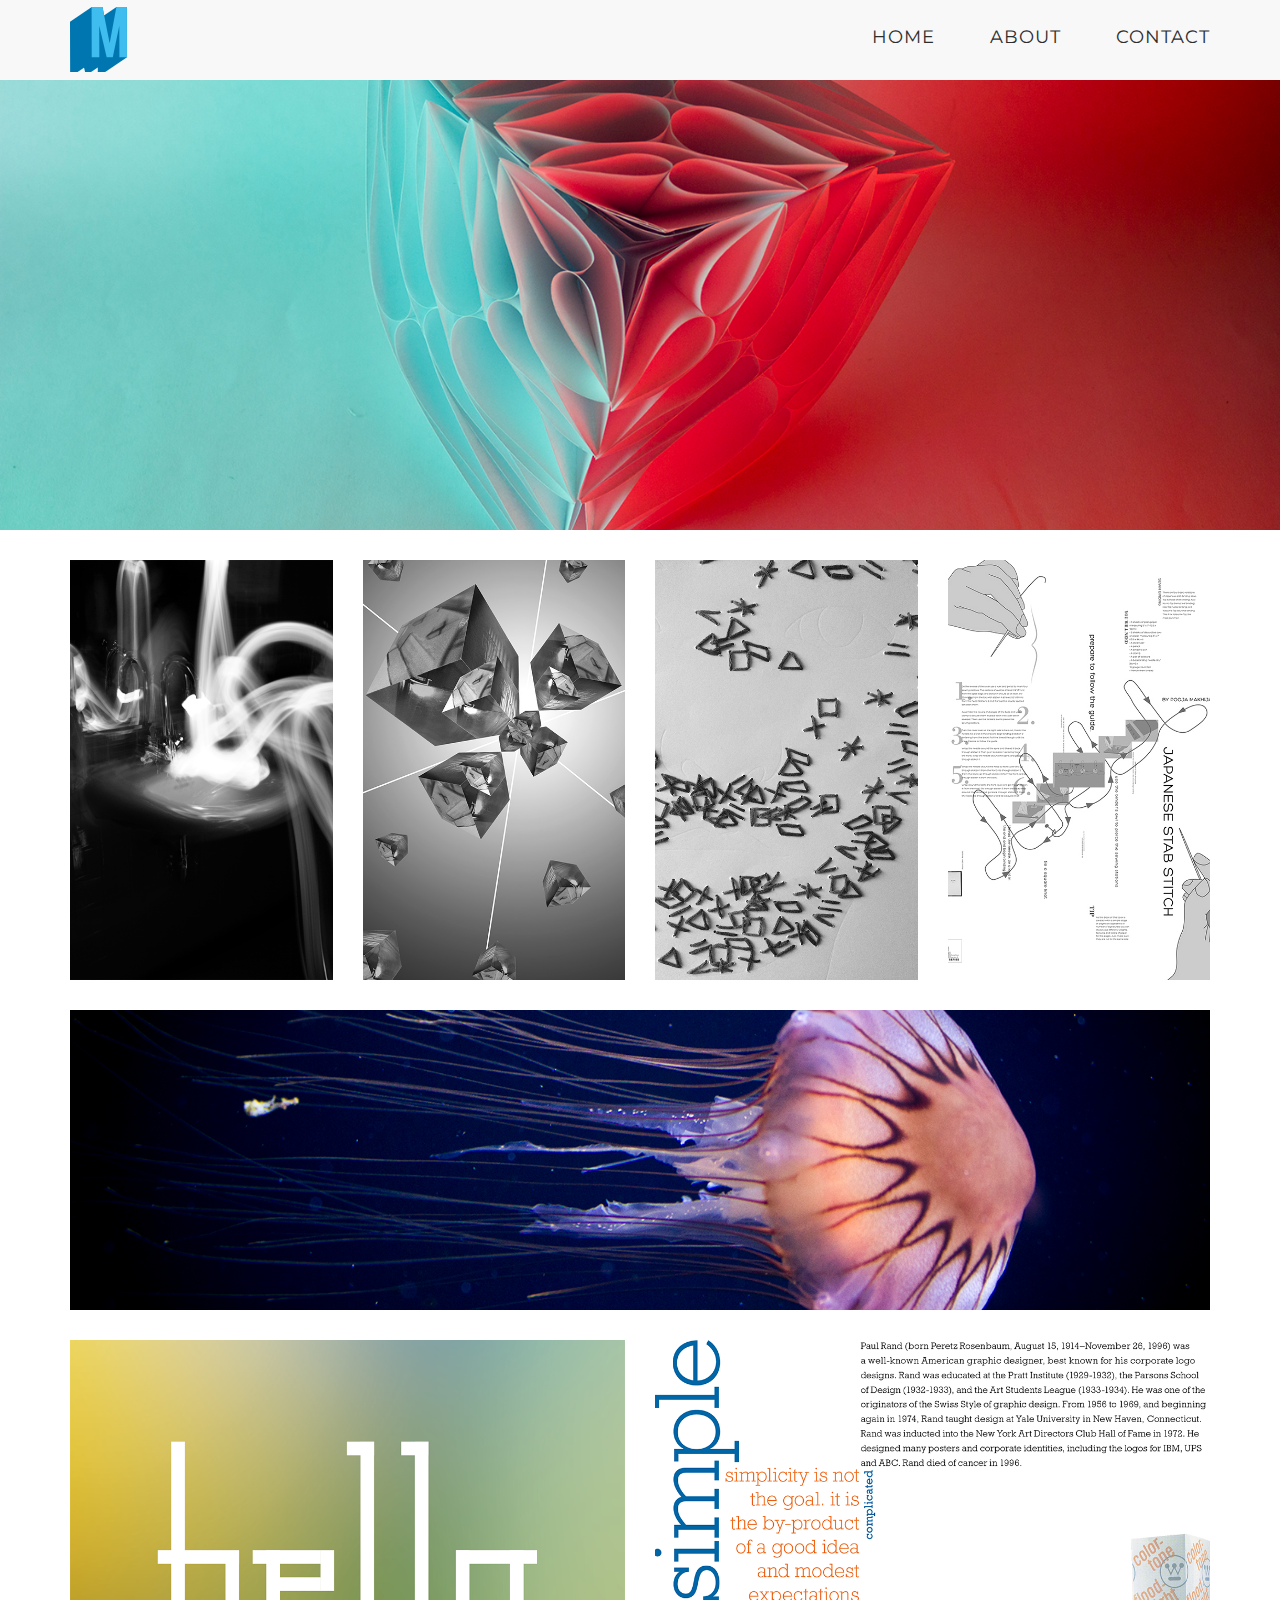
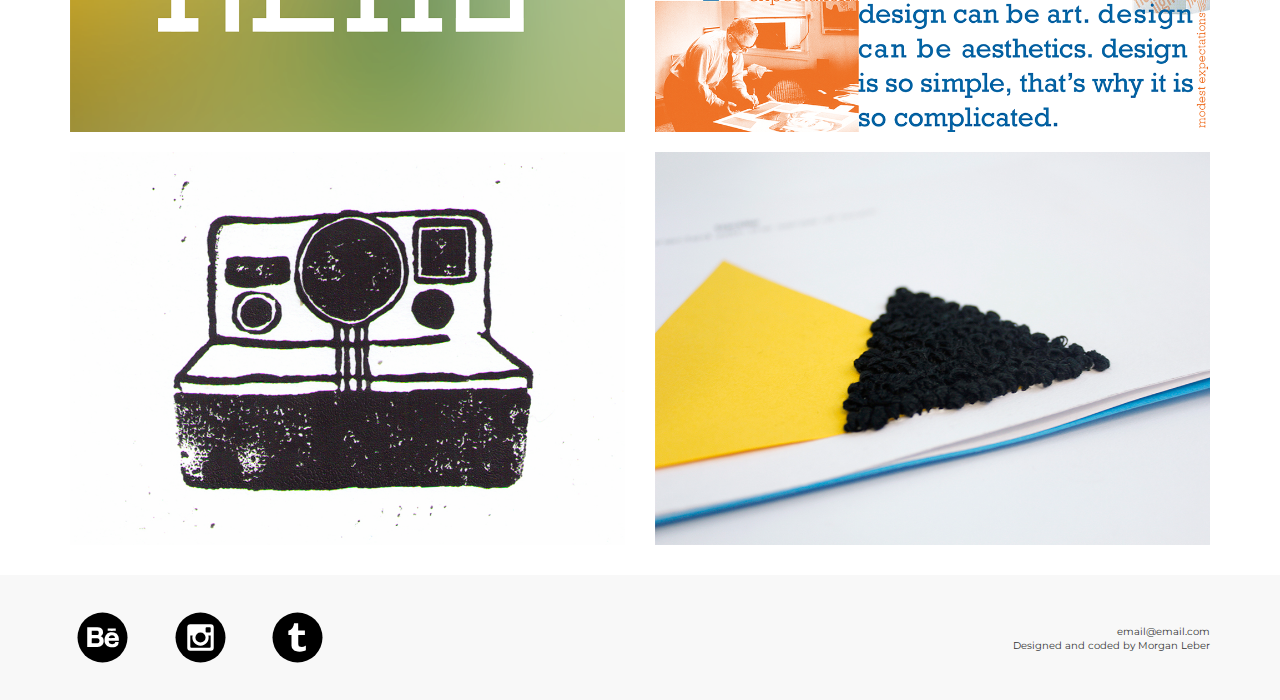
==== gallery.html @ d8ca1bac "project page update" ====
<!DOCTYPE html>
<html lang="en">
<head>
  <meta charset="UTF-8">
  <meta http-equiv="X-UA-Compatible" content="IE=edge">
  <meta name="viewport" content="width=device-width, initial-scale=1">
  <link rel="stylesheet" href="css/bootstrap.min.css">
  <link rel="stylesheet" href="css/styles.css">
  <link rel="shortcut icon" href="/favicon.ico" type="image/x-icon">
  <link rel="icon" href="/favicon.ico" type="image/x-icon">
  <link href="https://fonts.googleapis.com/css?family=Montserrat" rel="stylesheet">
  <title>Morgan Leber | Portfolio</title>
  <!-- Interactive Media: Web - Final Website: Portfolio - Morgan Leber - 2521821-->
</head>
<body>

<!--header start-->
<div class="header">
	<div class="container">
		<a href="index.html"><img src="images/mv2-03.svg"></a>
		<!--navigation start-->
		<div class="nav"> 
			<ul>
			<li> <a href="index.html">Contact</a> </li>
			<li> <a href="index.html">About</a> </li>
			<li> <a href="index.html">Home</a> </li>
			</ul>
		</div>
		<!--navigation end-->
	</div>
</div>
<!--header end-->

<!--banner img start-->
<div class="bigImg">
	<div class="container-fluid">
		<div class="row">
			<img src="images/jumbotron.jpg" class="img-responsive">
		</div>
	</div>
</div>
<!--banner img end-->

<!-- -->
<div class="galleryType">
	<div class="container">
		<div class="row">
			<div class="col-xs-6 col-sm-3 col-md-3 col-lg-3 gallery">
				<a href="gallery.html"><img src="images/bw1.jpg" class="img-responsive grayscale">
				<div class="galleryLabel"> <h1>photography</h1></div></a>
			</div>
			<div class="col-xs-6 col-sm-3 col-md-3 col-lg-3 gallery">
				<img src="images/bw2.jpg" class="img-responsive grayscale">
				<div class="galleryLabel"> <h1>Photo based experiments</h1></div>
			</div>
			<div class="col-xs-6 col-sm-3 col-md-3 col-lg-3 gallery">
				<img src="images/bw3.jpg" class="img-responsive grayscale">
				<div class="galleryLabel"> <h1>embroidery <br> /craft</h1></div>
			</div>
			<div class="col-xs-6 col-sm-3 col-md-3 col-lg-3 gallery">
				<img src="images/bw4.jpg" class="img-responsive grayscale">
				<div class="galleryLabel"> <h1>type experiments</h1></div>
			</div>
		</div>
	</div>
</div>

<div class="banner">
	<div class="container">
		<div class="row">
			<div class="col-sm-12">
				<img src="images/banner.jpg" class="img-responsive">
			</div>
		</div>
	</div>
</div>

<div class="projectType">
<div class="container">
		<div class="row">
			<div class="col-xs-12 col-sm-6 col-md-6 col-lg-6 project">
				<div class="projectLabel"> <h1>typeface design</h1></div>
				<img src="images/project1.png" class="img-responsive">
			</div>
			<div class="col-xs-12 col-sm-6 col-md-6 col-lg-6 project">
				<div class="projectLabel"> <h1>typography</h1></div>
				<img src="images/project2.png" class="img-responsive">
			</div>
			<div class="col-xs-12 col-sm-6 col-md-6 col-lg-6 project">
				<div class="projectLabel"> <h1>printmaking</h1></div>
				<img src="images/project3.jpg" class="img-responsive">
			</div>
			<div class="col-xs-12 col-sm-6 col-md-6 col-lg-6 project">
				<div class="projectLabel"> <h1>book</h1></div>
				<img src="images/project4.jpg" class="img-responsive">
			</div>
		</div>
	</div>
</div>

<div class="footer">
	<div class="container">
		<div class="row">
			<div class="col-xs-2 col-sm-1">
				<img src="images/logos-1-04.svg">
			</div>
			<div class="col-xs-2 col-sm-1">
				<img src="images/logos-1-05.svg">
			</div>
			<div class="col-xs-2 col-sm-1">
				<img src="images/logos-1-06.svg">
			</div>
			<div class="col-xs-4 col-xs-push-2 col-sm-3 col-sm-push-6">
				<p> email@email.com <br>
				Designed and coded by Morgan Leber</p>
			</div>
		</div>
	</div>
</div>
  
<script src="js/jquery-2.1.4.min.js"></script>
<script src="js/bootstrap.min.js"></script>
<script src="js/script.js"></script>
</body>
</html>
---- css/styles.css ----
body {
	font-family: 'Montserrat', sans-serif;
}

a {
	color: #2d2d2d;
}

a:hover {
	text-decoration: none;
	color: #707070;
}

.header {
	width: 100%;
	height: 80px;
	background-color: #f8f8f8;
	position: fixed;
	top: 0;
	z-index: 9999; /*fixed header*/
}

.header img {
	margin-top: 7px;
	max-height: 65px;
}

.nav
{
	width: 75%;
	float:right;
	padding-top: 25px;
	/*border: 1px solid #000;*/
}

.nav ul {
	list-style-type: none;
}

.nav li {
	float: right;
}

.nav a {
	display: block;
	margin-left: 55px;
	text-transform: uppercase;
	font-size: 18px;
	letter-spacing: 1px;
}
	

.bigImg{
	margin-top: 80px;
	width:100%;
	height: 450px;
	overflow:hidden;
	margin-bottom: 30px;
}

.bigImg img {
	position: relative;
	margin-top: -20%;
}

.galleryType {
	overflow:hidden;
	margin-bottom: 15px;
}

.galleryType img {
	max-height: 500px;
	display: block;
	margin: 0 auto;
	margin-bottom: 15px;
}

.grayscale {
	filter: grayscale(100%);
	-webkit-filter: grayscale(100%);

	transition:all .4s ease-in-out;    
    -webkit-transition:all .4s ease-in-out;
    -o-transition:all .4s ease-in-out;
    -moz-transition:all .4s ease-in-out;
}

.gallery:hover .grayscale {
	filter: grayscale(0%);
	-webkit-filter: grayscale(0%);
}

.galleryLabel {
	position: absolute;
	top: 0;
	right: 0;
	left: 0;
	bottom: 0;
	opacity: 0;
	background-color: rgba(255,255,255,0.5);
	margin: 40px;
	margin-top: 25px;

	transition:all .4s ease-in-out;    
    -webkit-transition:all .4s ease-in-out;
    -o-transition:all .4s ease-in-out;
    -moz-transition:all .4s ease-in-out; 
}

.galleryLabel h1 {
	text-transform: uppercase;
	font-size: 20px;
	letter-spacing: 2px;
	text-align: center;
	color: #000;
	margin-top: 70%;
}

.gallery:hover .galleryLabel {
	opacity: 1;
}

.banner{
	height: 300px;
	overflow: hidden;
	margin-bottom: 30px;
}

.banner img{
	margin-top: -17%;
}

.projectType{
	margin-bottom: 10px;
}

.projectType img {
	margin-bottom: 20px;
}

.projectLabel {
	position: absolute;
	top: 0;
	right: 0;
	left: 0;
	bottom: 0;
	opacity: 0;
	background-color: rgba(255,255,255,0.5);
	margin: 60px;
	margin-top: 45px;

	transition:all .4s ease-in-out;    
    -webkit-transition:all .4s ease-in-out;
    -o-transition:all .4s ease-in-out;
    -moz-transition:all .4s ease-in-out; 

}

.projectLabel h1 {
	text-transform: uppercase;
	font-size: 20px;
	letter-spacing: 2px;
	text-align: center;
	color: #000;
	margin-top: 30%;

}

.project:hover .projectLabel {
	opacity: 1;
}

.footer {
	height: 125px;
	background-color: #f8f8f8;
}

.footer img {
	min-height: 25px;
	padding-top: 30px;
}

.footer p {
	float:right;
	font-size: 10px;
	text-align: right;
	padding-top: 50px;
}

.footer img:hover {
	opacity: 0.7;

}

.first {
	margin-top: 110px;
}

.project-main {
	margin-bottom: 30px;
}

.fillscreen {
	width: 100%;
	height: auto;
}

.project-square {
	margin-bottom: 30px;
}

.project-square h2 {
	text-transform: uppercase;
	font-size: 20px;
	letter-spacing: 2px;
	text-align: center;
	color: #000;
	padding-top: 30px;
	padding-bottom: 15px;
}

.project-square p {
	font-size: 11px;
}

/*mdia queries*/

/* Large Devices, Wide Screens - Effects elements with col-md-* */
@media only screen and (max-width : 1200px) {

	.bigImg img {
		margin-top: -14%;
	}

	.galleryLabel h1 {
		font-size: 16px;
	}

	.banner img{
		margin-top: -15%;
	}

}

/* Medium Devices, Desktops - Effects elements with col-sm-* */
@media only screen and (max-width : 992px) {

	.bigImg img {
		margin-top: -10%;
	}

	.galleryLabel {
		margin: 30px;
		margin-top: 15px;
	}

	.galleryLabel h1 {
		font-size: 13px;
		letter-spacing: 1px;
	}

	.banner img{
		margin-top: -10%;
	}

	.projectLabel {
		margin: 45px;
		margin-top: 30px;
	}

	.projectLabel h1 {
		font-size: 16px;
	}

}

/* Small Devices, Tablets - Effects elements with col-xs-* */
@media only screen and (max-width : 768px) {

	.nav {
		padding-top: 30px;
	}
	.nav a
	{
	  	margin-left: 35px;
		font-size: 16px;
	}

	.bigImg{
		height: 300px;
	}

	.galleryLabel {
		margin: 40px;
		margin-top: 25px;
	}

	.galleryLabel h1 {
		font-size: 13px;
		letter-spacing: 1px;
	}

	.banner{
		height: 200px;
	}

	.banner img{
		margin-top: -15%;
	}

	.projectLabel {
		margin: 60px;
		margin-top: 45px;
	}

	.projectLabel h1 {
		font-size: 20px;
	}

	.project-square h2 {
		font-size: 18px;
		padding-top: 0px;
		padding-bottom: 15px;
	}

	.project-square img {
		padding-top: 30px;
	}

}

/* Extra Small Devices, Phones - Effects elements with col-xs-*, the smallest screens */ 
@media only screen and (max-width : 480px) {

	.nav {
		width: 80%;
		padding-top: 30px;
	}
	.nav a
	{
	  	margin-left: 16px;
		text-transform: uppercase;
		font-size: 16px;
	}

	.bigImg{
		height: 240px;
	}

	.bigImg img {
		margin-top: -4%;
	}

	.banner{
		height: 180px;
	}

	.banner img{
		margin-top: -7%;
	}

	.projectLabel {
		margin: 45px;
		margin-top: 30px;
	}

	.projectLabel h1 {
		font-size: 16px;
	}

}

/* Custom, iPhone Retina */ 
    @media only screen and (max-width : 320px) {

    .header img {
    	margin-top: 14px;
		max-width: 40px;

	}

    .nav {
		width: 83%;
		padding-top: 33px;
		float:right;
	}

	.nav a
	{
	  	margin-left: 11px;
		font-size: 12px;
	}

	.bigImg{
		height: 200px;
	}

	.bigImg img {
		margin-top: -4%;
	}

	 .grayscale {
		filter: grayscale(0%);
		-webkit-filter: grayscale(0%);
	}

	.galleryLabel {
		opacity: 1;
		margin: 10px;
		margin-top: 0px;
		background-color: rgba(255,255,255,0);
	}

	.galleryLabel h1 {
		font-size: 11px;
		letter-spacing: 1px;
		background-color: rgba(255,255,255,0.5);
		padding: 8px;
	}

	.banner{
		height: 140px;
	}

	.banner img{
		margin-top: -7%;
	}

	.projectLabel {
		opacity: 1;
		margin: 20px;
		background-color: rgba(255,255,255,0);
	}

	.projectLabel h1 {
		font-size: 13px;
		letter-spacing: 1px;
		background-color: rgba(255,255,255,0.5);
		padding: 8px;
	}

	.footer img {
		height: 15px;
		width: auto;
	}
        
}
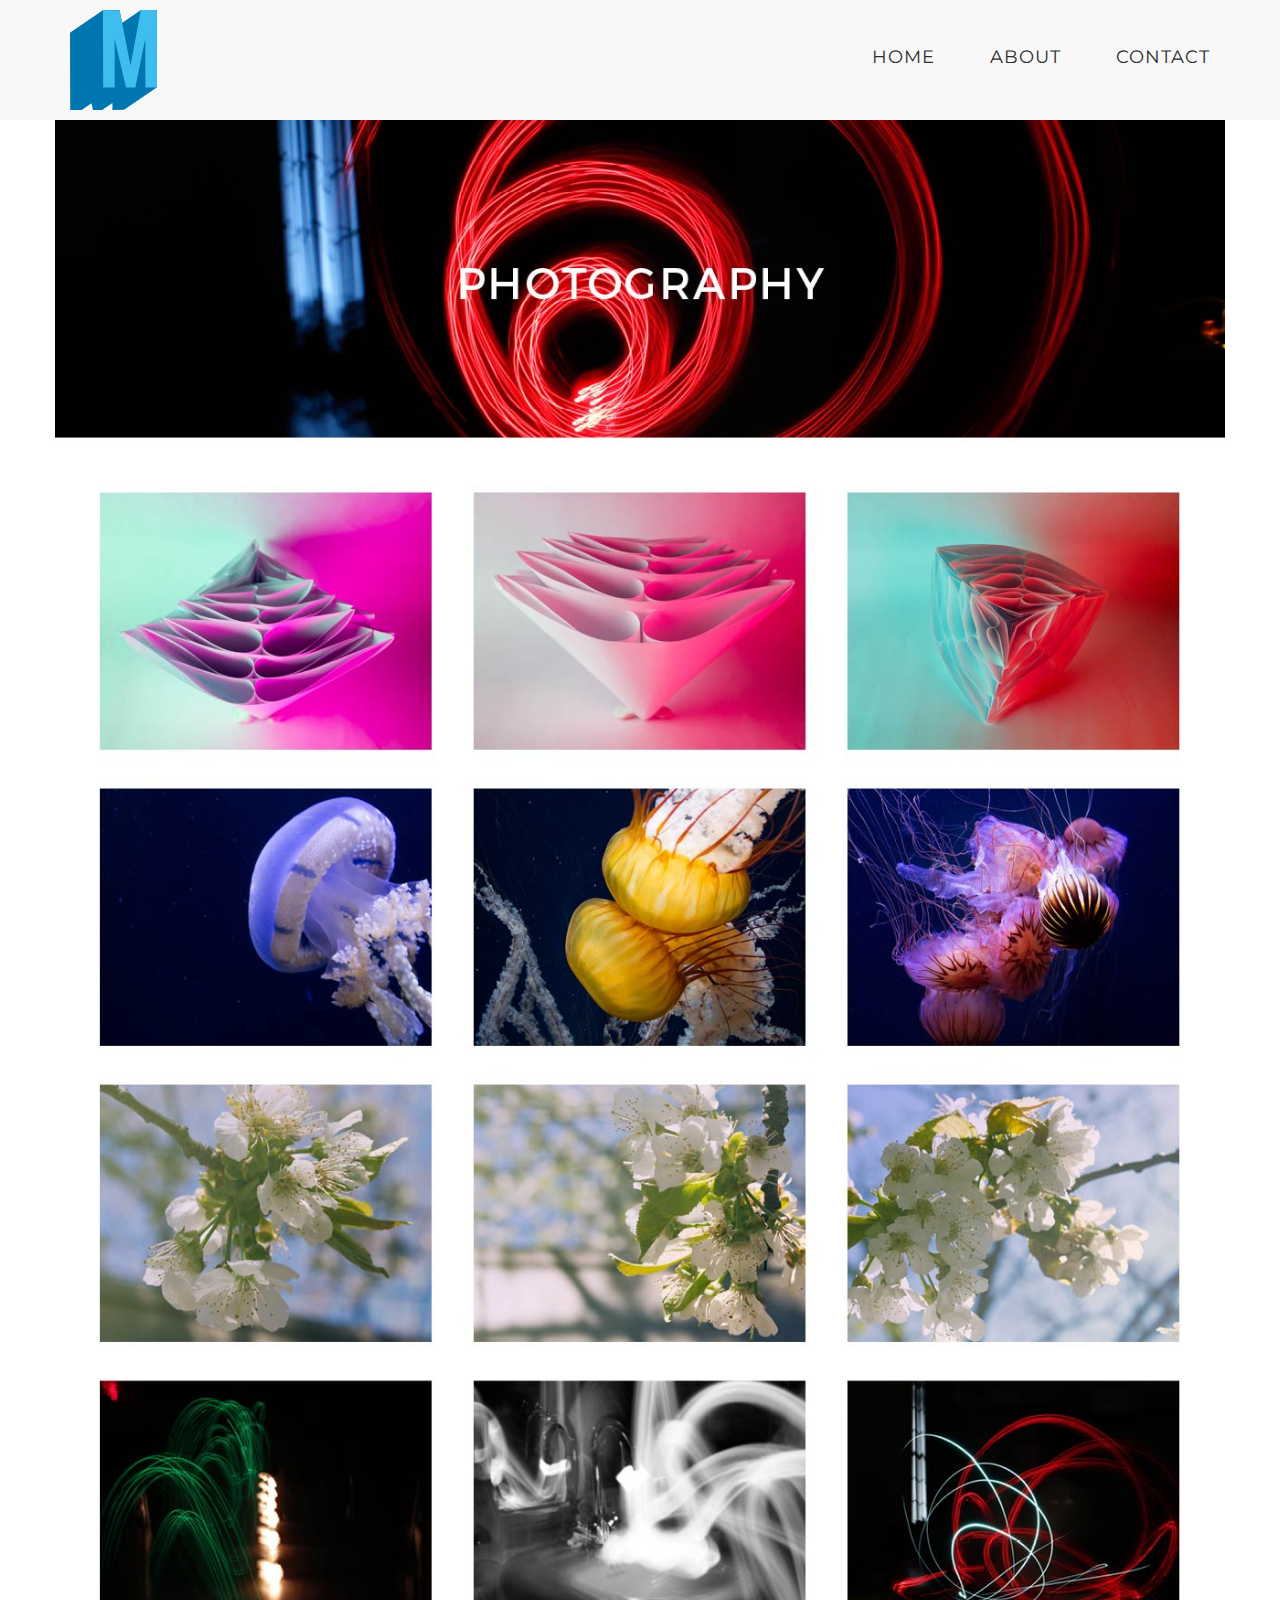
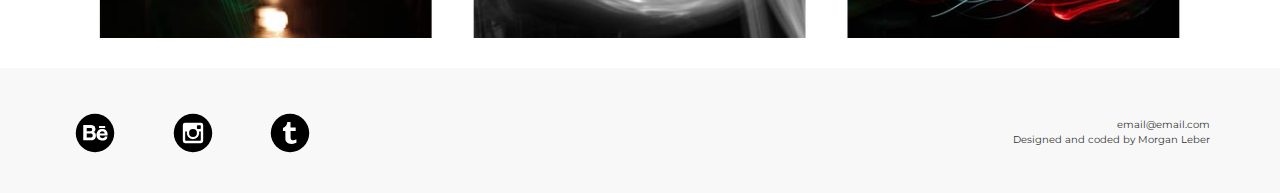
==== commit 47288297: "site update" ====
--- a/gallery.html
+++ b/gallery.html
@@ -32,83 +32,24 @@
 <!--header end-->
 
 <!--banner img start-->
-<div class="bigImg">
-	<div class="container-fluid">
+	<div class="container mockup">
 		<div class="row">
-			<img src="images/jumbotron.jpg" class="img-responsive">
+			<img src="images/gallerypage.jpg" class="img-responsive">
 		</div>
 	</div>
-</div>
 <!--banner img end-->
-
-<!-- -->
-<div class="galleryType">
-	<div class="container">
-		<div class="row">
-			<div class="col-xs-6 col-sm-3 col-md-3 col-lg-3 gallery">
-				<a href="gallery.html"><img src="images/bw1.jpg" class="img-responsive grayscale">
-				<div class="galleryLabel"> <h1>photography</h1></div></a>
-			</div>
-			<div class="col-xs-6 col-sm-3 col-md-3 col-lg-3 gallery">
-				<img src="images/bw2.jpg" class="img-responsive grayscale">
-				<div class="galleryLabel"> <h1>Photo based experiments</h1></div>
-			</div>
-			<div class="col-xs-6 col-sm-3 col-md-3 col-lg-3 gallery">
-				<img src="images/bw3.jpg" class="img-responsive grayscale">
-				<div class="galleryLabel"> <h1>embroidery <br> /craft</h1></div>
-			</div>
-			<div class="col-xs-6 col-sm-3 col-md-3 col-lg-3 gallery">
-				<img src="images/bw4.jpg" class="img-responsive grayscale">
-				<div class="galleryLabel"> <h1>type experiments</h1></div>
-			</div>
-		</div>
-	</div>
-</div>
-
-<div class="banner">
-	<div class="container">
-		<div class="row">
-			<div class="col-sm-12">
-				<img src="images/banner.jpg" class="img-responsive">
-			</div>
-		</div>
-	</div>
-</div>
-
-<div class="projectType">
-<div class="container">
-		<div class="row">
-			<div class="col-xs-12 col-sm-6 col-md-6 col-lg-6 project">
-				<div class="projectLabel"> <h1>typeface design</h1></div>
-				<img src="images/project1.png" class="img-responsive">
-			</div>
-			<div class="col-xs-12 col-sm-6 col-md-6 col-lg-6 project">
-				<div class="projectLabel"> <h1>typography</h1></div>
-				<img src="images/project2.png" class="img-responsive">
-			</div>
-			<div class="col-xs-12 col-sm-6 col-md-6 col-lg-6 project">
-				<div class="projectLabel"> <h1>printmaking</h1></div>
-				<img src="images/project3.jpg" class="img-responsive">
-			</div>
-			<div class="col-xs-12 col-sm-6 col-md-6 col-lg-6 project">
-				<div class="projectLabel"> <h1>book</h1></div>
-				<img src="images/project4.jpg" class="img-responsive">
-			</div>
-		</div>
-	</div>
-</div>
 
 <div class="footer">
 	<div class="container">
 		<div class="row">
 			<div class="col-xs-2 col-sm-1">
-				<img src="images/logos-1-04.svg">
+				<img src="images/logos-b.svg">
 			</div>
 			<div class="col-xs-2 col-sm-1">
-				<img src="images/logos-1-05.svg">
+				<img src="images/logos-insta.svg">
 			</div>
 			<div class="col-xs-2 col-sm-1">
-				<img src="images/logos-1-06.svg">
+				<img src="images/logos-tblr.svg">
 			</div>
 			<div class="col-xs-4 col-xs-push-2 col-sm-3 col-sm-push-6">
 				<p> email@email.com <br>
--- a/css/styles.css
+++ b/css/styles.css
@@ -1,6 +1,7 @@
-
+/* basic type settings */
 body {
 	font-family: 'Montserrat', sans-serif;
+	font-weight: 400;
 }
 
 a {
@@ -9,21 +10,34 @@
 
 a:hover {
 	text-decoration: none;
-	color: #707070;
-}
-
+	color: #828282;
+}
+
+/* header and navigation */
 .header {
 	width: 100%;
-	height: 80px;
+	height: 120px;
 	background-color: #f8f8f8;
+	padding-top: 20px;
 	position: fixed;
 	top: 0;
 	z-index: 9999; /*fixed header*/
+
+	-webkit-transition: all 0.4s;
+    -moz-transition: all 0.4s;
+    -ms-transition: all 0.4s;
+    -o-transition: all 0.4s;
+    transition: all 0.4s;
 }
 
 .header img {
-	margin-top: 7px;
-	max-height: 65px;
+	margin-top: -10px;
+	max-height: 100px;
+	-webkit-transition: all 0.4s;
+    -moz-transition: all 0.4s;
+    -ms-transition: all 0.4s;
+    -o-transition: all 0.4s;
+    transition: all 0.4s;
 }
 
 .nav
@@ -49,21 +63,59 @@
 	font-size: 18px;
 	letter-spacing: 1px;
 }
+
+.left-none {
+	margin-left: -10px;
+}
 	
-
+/* full screen width image banner*/
 .bigImg{
-	margin-top: 80px;
-	width:100%;
+	margin-top: 120px;
 	height: 450px;
-	overflow:hidden;
 	margin-bottom: 30px;
-}
-
-.bigImg img {
+	background-image: url(../images/jumbotron.jpg); 
+	background-position: center center;
+	background-size: cover;
+}
+
+/*.bigImg img {
 	position: relative;
 	margin-top: -20%;
-}
-
+}*/
+
+.bannerHover {
+	position: absolute;
+	top: 0;
+	right: 0;
+	left: 0;
+	bottom: 0;
+	opacity: 0;
+	margin: 0 0 0 0;
+	transition:all .4s ease-in-out;  
+    -webkit-transition:all .4s ease-in-out;
+    -o-transition:all .4s ease-in-out;
+    -moz-transition:all .4s ease-in-out;
+}
+
+.bannerHover p {
+	font-size: 11px;
+	padding: 13px;
+	background-color: rgba(255,255,255,0.8);
+}
+
+.bannerHover a {
+	font-weight: 700;
+	text-transform: uppercase;
+	font-size: 9px;
+	letter-spacing: 1px;
+}
+
+.bigImg:hover .bannerHover {
+	margin: 30px 0 0 0;
+	opacity: 1;
+}
+
+/* images linking to gallery view */
 .galleryType {
 	overflow:hidden;
 	margin-bottom: 15px;
@@ -76,9 +128,10 @@
 	margin-bottom: 15px;
 }
 
+/* grayscale hover effect */
 .grayscale {
-	filter: grayscale(100%);
-	-webkit-filter: grayscale(100%);
+	filter: grayscale(0%);
+	-webkit-filter: grayscale(0%);
 
 	transition:all .4s ease-in-out;    
     -webkit-transition:all .4s ease-in-out;
@@ -87,10 +140,11 @@
 }
 
 .gallery:hover .grayscale {
-	filter: grayscale(0%);
-	-webkit-filter: grayscale(0%);
-}
-
+	filter: grayscale(100%);
+	-webkit-filter: grayscale(100%);
+}
+
+/* text hover effect */
 .galleryLabel {
 	position: absolute;
 	top: 0;
@@ -98,7 +152,7 @@
 	left: 0;
 	bottom: 0;
 	opacity: 0;
-	background-color: rgba(255,255,255,0.5);
+	background-color: rgba(255,255,255,0.8);
 	margin: 40px;
 	margin-top: 25px;
 
@@ -121,24 +175,58 @@
 	opacity: 1;
 }
 
+/* banner image - without margins */
 .banner{
-	height: 300px;
-	overflow: hidden;
+	background-color: #b1ddea;
 	margin-bottom: 30px;
 }
 
 .banner img{
-	margin-top: -17%;
-}
-
+	max-height: 350px;	
+}
+
+.bannerHoverSmall {
+	position: absolute;
+	top: 0;
+	right: 0;
+	left: 0;
+	bottom: 0;
+	opacity: 0;
+	margin: 0 0 0 0;
+	transition:all .4s ease-in-out;    
+    -webkit-transition:all .4s ease-in-out;
+    -o-transition:all .4s ease-in-out;
+    -moz-transition:all .4s ease-in-out;
+}
+
+.bannerHoverSmall p {
+	font-size: 11px;
+	padding: 13px;
+	background-color: rgba(255,255,255,0.8);
+}
+
+.bannerHoverSmall a {
+	font-weight: 700;
+	text-transform: uppercase;
+	font-size: 9px;
+	letter-spacing: 1px;
+}
+
+.banner:hover .bannerHoverSmall {
+	margin: 30px 0 0 0;
+	opacity: 1;
+}
+
+/* images linking to project view */
 .projectType{
-	margin-bottom: 10px;
+	margin-bottom: 15px;
 }
 
 .projectType img {
-	margin-bottom: 20px;
-}
-
+	margin-bottom: 15px;
+}
+
+/* text hover effects */
 .projectLabel {
 	position: absolute;
 	top: 0;
@@ -146,7 +234,7 @@
 	left: 0;
 	bottom: 0;
 	opacity: 0;
-	background-color: rgba(255,255,255,0.5);
+	background-color: rgba(255,255,255,0.8);
 	margin: 60px;
 	margin-top: 45px;
 
@@ -171,14 +259,21 @@
 	opacity: 1;
 }
 
+.project:hover .grayscale {
+	filter: grayscale(100%);
+	-webkit-filter: grayscale(100%);
+}
+
+/* footer */
 .footer {
 	height: 125px;
 	background-color: #f8f8f8;
 }
 
 .footer img {
-	min-height: 25px;
-	padding-top: 30px;
+	width: 50px;
+	height: auto;
+	padding-top: 40px;
 }
 
 .footer p {
@@ -193,8 +288,23 @@
 
 }
 
+/*fixed header css for jquery transiton */
+.fixed{
+	height: 80px;
+	position: fixed;
+	top: 0;
+	padding-top: 0;
+	z-index: 9999; /*fixed header*/
+}
+
+.fixed img {
+	margin-top: 7px;
+	max-height: 65px;
+}
+
+/* PROJECT PAGE */
 .first {
-	margin-top: 110px;
+	margin-top: 150px;
 }
 
 .project-main {
@@ -224,31 +334,59 @@
 	font-size: 11px;
 }
 
+/* PROJECT PAGE WITH SLIDER */
+/* changes to slick theme css - arrows */
+.slick-prev:before,
+.slick-next:before
+{
+    color: #fff;
+    opacity: 0.1;
+
+    transition:all .2s ease-in-out;    
+    -webkit-transition:all .2s ease-in-out;
+    -o-transition:all .2s ease-in-out;
+    -moz-transition:all .2s ease-in-out; 
+}
+
+.slick-prev
+{
+    left: 20px;
+    z-index: 999;
+}
+.slick-next
+{
+    right: 20px;
+}
+
+.single-item:hover .slick-prev:before, .single-item:hover .slick-next:before {
+	opacity: 0.75;
+}
+
+.single-item:hover .slick-prev:hover:before, .single-item:hover .slick-next:hover:before {
+	opacity: 1;
+}
+
+/* 'FAKE' GALLERY PAGE' */
+ .mockup {
+ 	margin-top: 120px;
+ 	margin-bottom: 30px;
+
+ }
+
+
 /*mdia queries*/
 
 /* Large Devices, Wide Screens - Effects elements with col-md-* */
 @media only screen and (max-width : 1200px) {
 
-	.bigImg img {
-		margin-top: -14%;
-	}
-
 	.galleryLabel h1 {
 		font-size: 16px;
 	}
 
-	.banner img{
-		margin-top: -15%;
-	}
-
 }
 
 /* Medium Devices, Desktops - Effects elements with col-sm-* */
 @media only screen and (max-width : 992px) {
-
-	.bigImg img {
-		margin-top: -10%;
-	}
 
 	.galleryLabel {
 		margin: 30px;
@@ -260,10 +398,6 @@
 		letter-spacing: 1px;
 	}
 
-	.banner img{
-		margin-top: -10%;
-	}
-
 	.projectLabel {
 		margin: 45px;
 		margin-top: 30px;
@@ -277,6 +411,16 @@
 
 /* Small Devices, Tablets - Effects elements with col-xs-* */
 @media only screen and (max-width : 768px) {
+
+	.header img {
+		max-height: 80px;
+		margin-top: 0;
+	}
+
+	.fixed img {
+		margin-top: 7px;
+		max-height: 65px;
+	}
 
 	.nav {
 		padding-top: 30px;
@@ -291,6 +435,16 @@
 		height: 300px;
 	}
 
+
+	.bannerHover p{
+		font-size: 10px;
+	}
+
+	.banner:hover .bannerHover {
+		margin: 20px 0 0 0;
+	}
+
+	
 	.galleryLabel {
 		margin: 40px;
 		margin-top: 25px;
@@ -301,12 +455,12 @@
 		letter-spacing: 1px;
 	}
 
-	.banner{
-		height: 200px;
-	}
-
-	.banner img{
-		margin-top: -15%;
+	.bannerHoverSmall p{
+		font-size: 10px;
+	}
+
+	.banner:hover .bannerHoverSmall {
+		margin: 20px 0 0 0;
 	}
 
 	.projectLabel {
@@ -331,7 +485,7 @@
 }
 
 /* Extra Small Devices, Phones - Effects elements with col-xs-*, the smallest screens */ 
-@media only screen and (max-width : 480px) {
+@media only screen and (max-width : 490px) {
 
 	.nav {
 		width: 80%;
@@ -348,16 +502,21 @@
 		height: 240px;
 	}
 
-	.bigImg img {
-		margin-top: -4%;
-	}
-
-	.banner{
-		height: 180px;
-	}
-
-	.banner img{
-		margin-top: -7%;
+	.bannerHover p{
+		font-size: 9px;
+	}
+
+	.bigImg:hover .bannerHover {
+		margin: 18px 0 0 0;
+	}
+
+
+	.bannerHoverSmall p{
+		font-size: 10px;
+	}
+
+	.banner:hover .bannerHoverSmall {
+		margin: 18px 0 0 0;
 	}
 
 	.projectLabel {
@@ -375,20 +534,24 @@
     @media only screen and (max-width : 320px) {
 
     .header img {
+    	margin-top: 9px;
+		max-width: 55px;
+	}
+		
+    .fixed img {
     	margin-top: 14px;
 		max-width: 40px;
-
 	}
 
     .nav {
-		width: 83%;
+		width: 80%;
 		padding-top: 33px;
 		float:right;
 	}
 
 	.nav a
 	{
-	  	margin-left: 11px;
+	  	margin-left: 15px;
 		font-size: 12px;
 	}
 
@@ -396,53 +559,52 @@
 		height: 200px;
 	}
 
-	.bigImg img {
-		margin-top: -4%;
-	}
-
-	 .grayscale {
+	.grayscale {
 		filter: grayscale(0%);
 		-webkit-filter: grayscale(0%);
 	}
 
 	.galleryLabel {
+		/*margin: 25px;
+		margin-top: 10px;*/
 		opacity: 1;
-		margin: 10px;
-		margin-top: 0px;
+		margin: 0;
+		margin-top: 0;
 		background-color: rgba(255,255,255,0);
 	}
 
 	.galleryLabel h1 {
+		margin-top: 0;
 		font-size: 11px;
 		letter-spacing: 1px;
-		background-color: rgba(255,255,255,0.5);
+		background-color: rgba(255,255,255,0.8);
 		padding: 8px;
-	}
-
-	.banner{
-		height: 140px;
-	}
-
-	.banner img{
-		margin-top: -7%;
 	}
 
 	.projectLabel {
 		opacity: 1;
-		margin: 20px;
+		margin: 0;
+		margin-top: 0;
 		background-color: rgba(255,255,255,0);
 	}
 
 	.projectLabel h1 {
+		margin-top: 0;
 		font-size: 13px;
 		letter-spacing: 1px;
-		background-color: rgba(255,255,255,0.5);
+		background-color: rgba(255,255,255,0.8);
 		padding: 8px;
 	}
 
+	.footer p {
+		font-size: 8px;
+		padding-top: 50px;
+	}
+
 	.footer img {
-		height: 15px;
-		width: auto;
+		width: 30px;
+		height: auto;
+		padding-top: 50px;
 	}
         
 }	
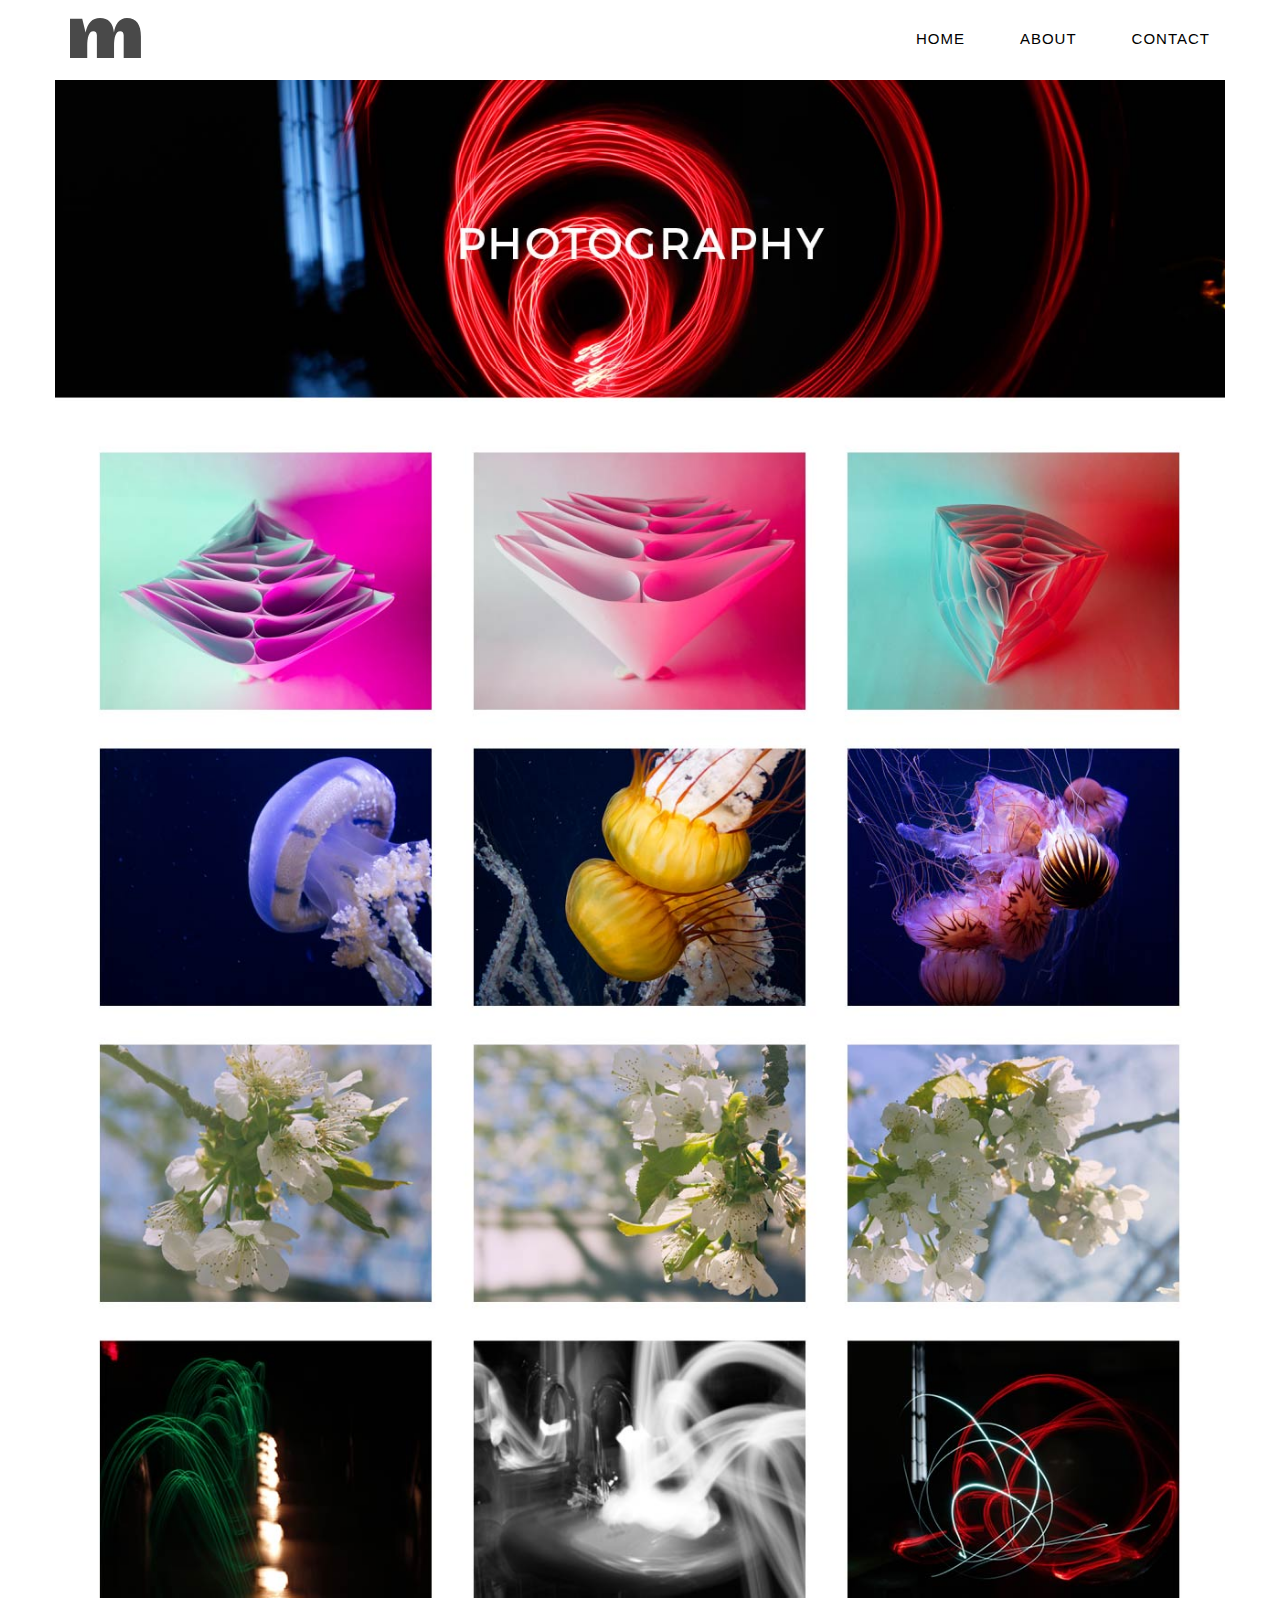
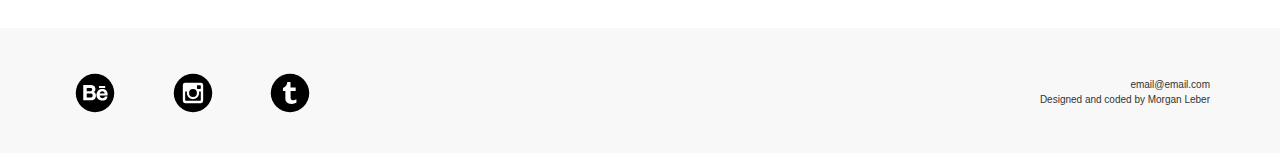
==== commit 12bd8c60: "general style updates" ====
--- a/gallery.html
+++ b/gallery.html
@@ -17,7 +17,7 @@
 <!--header start-->
 <div class="header">
 	<div class="container">
-		<a href="index.html"><img src="images/mv2-03.svg"></a>
+		<a href="index.html"><img src="images/m.svg"></a>
 		<!--navigation start-->
 		<div class="nav"> 
 			<ul>
@@ -31,14 +31,15 @@
 </div>
 <!--header end-->
 
-<!--banner img start-->
+<!--fake gallery page layout image-->
 	<div class="container mockup">
 		<div class="row">
 			<img src="images/gallerypage.jpg" class="img-responsive">
 		</div>
 	</div>
-<!--banner img end-->
+<!--fake gallery page layout image end-->
 
+<!--footer start-->
 <div class="footer">
 	<div class="container">
 		<div class="row">
@@ -58,6 +59,7 @@
 		</div>
 	</div>
 </div>
+<!--footer end-->
   
 <script src="js/jquery-2.1.4.min.js"></script>
 <script src="js/bootstrap.min.js"></script>
--- a/css/styles.css
+++ b/css/styles.css
@@ -1,28 +1,24 @@
-/* basic type settings */
+/* reset*/
+ul {
+	margin: 0;
+	-webkit-margin-before: 0;
+	-webkit-margin-after: 0;
+	-webkit-padding-start: 2px;
+}
+
+/* overall type settings */
 body {
-	font-family: 'Montserrat', sans-serif;
+	font-family: 'Work Sans', sans-serif;
 	font-weight: 400;
 }
 
 a {
-	color: #2d2d2d;
+	color: #000;
 }
 
 a:hover {
 	text-decoration: none;
 	color: #828282;
-}
-
-/* header and navigation */
-.header {
-	width: 100%;
-	height: 120px;
-	background-color: #f8f8f8;
-	padding-top: 20px;
-	position: fixed;
-	top: 0;
-	z-index: 9999; /*fixed header*/
-
 	-webkit-transition: all 0.4s;
     -moz-transition: all 0.4s;
     -ms-transition: all 0.4s;
@@ -30,9 +26,18 @@
     transition: all 0.4s;
 }
 
-.header img {
-	margin-top: -10px;
-	max-height: 100px;
+
+/* HOME PAGE + COMMON ELEMENTS (HEADER/FOOTER) */
+/* header + header logo */
+.header {
+	width: 100%;
+	height: 80px;
+	/*background-color: #f8f8f8;*/
+	padding-top: 18px;
+	position: fixed;
+	top: 0;
+	z-index: 9999; /*fixed header*/
+	background-color: #fff;
 	-webkit-transition: all 0.4s;
     -moz-transition: all 0.4s;
     -ms-transition: all 0.4s;
@@ -40,11 +45,23 @@
     transition: all 0.4s;
 }
 
+.header img {
+	margin-top: 0px;
+	max-height: 40px;
+	max-width: 72px;
+	-webkit-transition: all 0.4s;
+    -moz-transition: all 0.4s;
+    -ms-transition: all 0.4s;
+    -o-transition: all 0.4s;
+    transition: all 0.4s;
+}
+
+/* navigation within header */
 .nav
 {
 	width: 75%;
 	float:right;
-	padding-top: 25px;
+	padding-top: 10px;
 	/*border: 1px solid #000;*/
 }
 
@@ -57,22 +74,23 @@
 }
 
 .nav a {
+	font-weight: 400;
 	display: block;
 	margin-left: 55px;
 	text-transform: uppercase;
-	font-size: 18px;
+	font-size: 15px;
 	letter-spacing: 1px;
 }
 
-.left-none {
-	margin-left: -10px;
+.left-none a {
+	margin-left: 1px;
 }
 	
 /* full screen width image banner*/
 .bigImg{
-	margin-top: 120px;
-	height: 450px;
-	margin-bottom: 30px;
+	/*margin-top: 80px;*/
+	height: 730px;
+	margin-bottom: 40px;
 	background-image: url(../images/jumbotron.jpg); 
 	background-position: center center;
 	background-size: cover;
@@ -83,9 +101,10 @@
 	margin-top: -20%;
 }*/
 
+/* banner hover - project description + link */
 .bannerHover {
 	position: absolute;
-	top: 0;
+	top: 80px;
 	right: 0;
 	left: 0;
 	bottom: 0;
@@ -104,13 +123,13 @@
 }
 
 .bannerHover a {
-	font-weight: 700;
+	font-weight: 600;
 	text-transform: uppercase;
 	font-size: 9px;
 	letter-spacing: 1px;
 }
 
-.bigImg:hover .bannerHover {
+.bigImg:hover .bannerHover, .bigImg:active .bannerHover {
 	margin: 30px 0 0 0;
 	opacity: 1;
 }
@@ -118,14 +137,16 @@
 /* images linking to gallery view */
 .galleryType {
 	overflow:hidden;
-	margin-bottom: 15px;
+	/*margin-bottom: 20px;*/
+	
 }
 
 .galleryType img {
 	max-height: 500px;
 	display: block;
 	margin: 0 auto;
-	margin-bottom: 15px;
+	margin-bottom: 40px;
+	padding: 12px;
 }
 
 /* grayscale hover effect */
@@ -155,6 +176,7 @@
 	background-color: rgba(255,255,255,0.8);
 	margin: 40px;
 	margin-top: 25px;
+	margin-bottom: 65px;
 
 	transition:all .4s ease-in-out;    
     -webkit-transition:all .4s ease-in-out;
@@ -164,8 +186,8 @@
 
 .galleryLabel h1 {
 	text-transform: uppercase;
-	font-size: 20px;
-	letter-spacing: 2px;
+	font-size: 15px;
+	letter-spacing: 1px;
 	text-align: center;
 	color: #000;
 	margin-top: 70%;
@@ -175,10 +197,10 @@
 	opacity: 1;
 }
 
-/* banner image - without margins */
+/* secondary banner image - without margins */
 .banner{
 	background-color: #b1ddea;
-	margin-bottom: 30px;
+	margin-bottom: 40px;
 }
 
 .banner img{
@@ -199,6 +221,7 @@
     -moz-transition:all .4s ease-in-out;
 }
 
+/* banner hover - project description + link */
 .bannerHoverSmall p {
 	font-size: 11px;
 	padding: 13px;
@@ -206,13 +229,13 @@
 }
 
 .bannerHoverSmall a {
-	font-weight: 700;
+	font-weight: 600;
 	text-transform: uppercase;
 	font-size: 9px;
 	letter-spacing: 1px;
 }
 
-.banner:hover .bannerHoverSmall {
+.banner:hover .bannerHoverSmall, .banner:active .bannerHoverSmall {
 	margin: 30px 0 0 0;
 	opacity: 1;
 }
@@ -224,6 +247,7 @@
 
 .projectType img {
 	margin-bottom: 15px;
+	padding: 12px;
 }
 
 /* text hover effects */
@@ -247,7 +271,7 @@
 
 .projectLabel h1 {
 	text-transform: uppercase;
-	font-size: 20px;
+	font-size: 15px;
 	letter-spacing: 2px;
 	text-align: center;
 	color: #000;
@@ -290,25 +314,26 @@
 
 /*fixed header css for jquery transiton */
 .fixed{
-	height: 80px;
+	height: 60px;
 	position: fixed;
 	top: 0;
-	padding-top: 0;
-	z-index: 9999; /*fixed header*/
+	padding-top: 10px;
+	z-index: 9999; 
 }
 
 .fixed img {
-	margin-top: 7px;
-	max-height: 65px;
+	margin-top: 3px;
+	max-height: 30px;
+	max-width: 54px;
 }
 
 /* PROJECT PAGE */
 .first {
-	margin-top: 150px;
+	margin-top: 80px;
 }
 
 .project-main {
-	margin-bottom: 30px;
+	margin-bottom: 40px;
 }
 
 .fillscreen {
@@ -317,13 +342,17 @@
 }
 
 .project-square {
-	margin-bottom: 30px;
+	margin-bottom: 40px;
+}
+
+.project-square img {
+	padding: 12px 12px 12px 0px;
 }
 
 .project-square h2 {
 	text-transform: uppercase;
-	font-size: 20px;
-	letter-spacing: 2px;
+	font-size: 15px;
+	letter-spacing: 1px;
 	text-align: center;
 	color: #000;
 	padding-top: 30px;
@@ -334,7 +363,7 @@
 	font-size: 11px;
 }
 
-/* PROJECT PAGE WITH SLIDER */
+/* PROJECT PAGE WITH IMAGE SLIDER */
 /* changes to slick theme css - arrows */
 .slick-prev:before,
 .slick-next:before
@@ -368,9 +397,8 @@
 
 /* 'FAKE' GALLERY PAGE' */
  .mockup {
- 	margin-top: 120px;
+ 	margin-top: 80px;
  	margin-bottom: 30px;
-
  }
 
 
@@ -380,7 +408,7 @@
 @media only screen and (max-width : 1200px) {
 
 	.galleryLabel h1 {
-		font-size: 16px;
+		font-size: 13px;
 	}
 
 }
@@ -404,7 +432,7 @@
 	}
 
 	.projectLabel h1 {
-		font-size: 16px;
+		font-size: 13px;
 	}
 
 }
@@ -428,7 +456,7 @@
 	.nav a
 	{
 	  	margin-left: 35px;
-		font-size: 16px;
+		font-size: 13px;
 	}
 
 	.bigImg{
@@ -530,7 +558,8 @@
 
 }
 
-/* Custom, iPhone Retina */ 
+/* Custom, iPhone Retina - specifically optomized for my iPhone 5
+Modifies any hover effects to be mobile friendy */ 
     @media only screen and (max-width : 320px) {
 
     .header img {
@@ -552,11 +581,16 @@
 	.nav a
 	{
 	  	margin-left: 15px;
-		font-size: 12px;
+		font-size: 13px;
 	}
 
 	.bigImg{
 		height: 200px;
+	}
+
+	.bigImg:hover .bannerHover, .bigImg:active .bannerHover {
+		margin: 10px 0 0 0;
+		opacity: 1;
 	}
 
 	.grayscale {
@@ -580,6 +614,13 @@
 		background-color: rgba(255,255,255,0.8);
 		padding: 8px;
 	}
+	.bannerHoverSmall {
+		width: 150%;
+	}
+	.banner:hover .bannerHoverSmall, .banner:active .bannerHoverSmall  {
+		margin: 10px 0 0 0;
+		opacity: 1;
+	}
 
 	.projectLabel {
 		opacity: 1;
